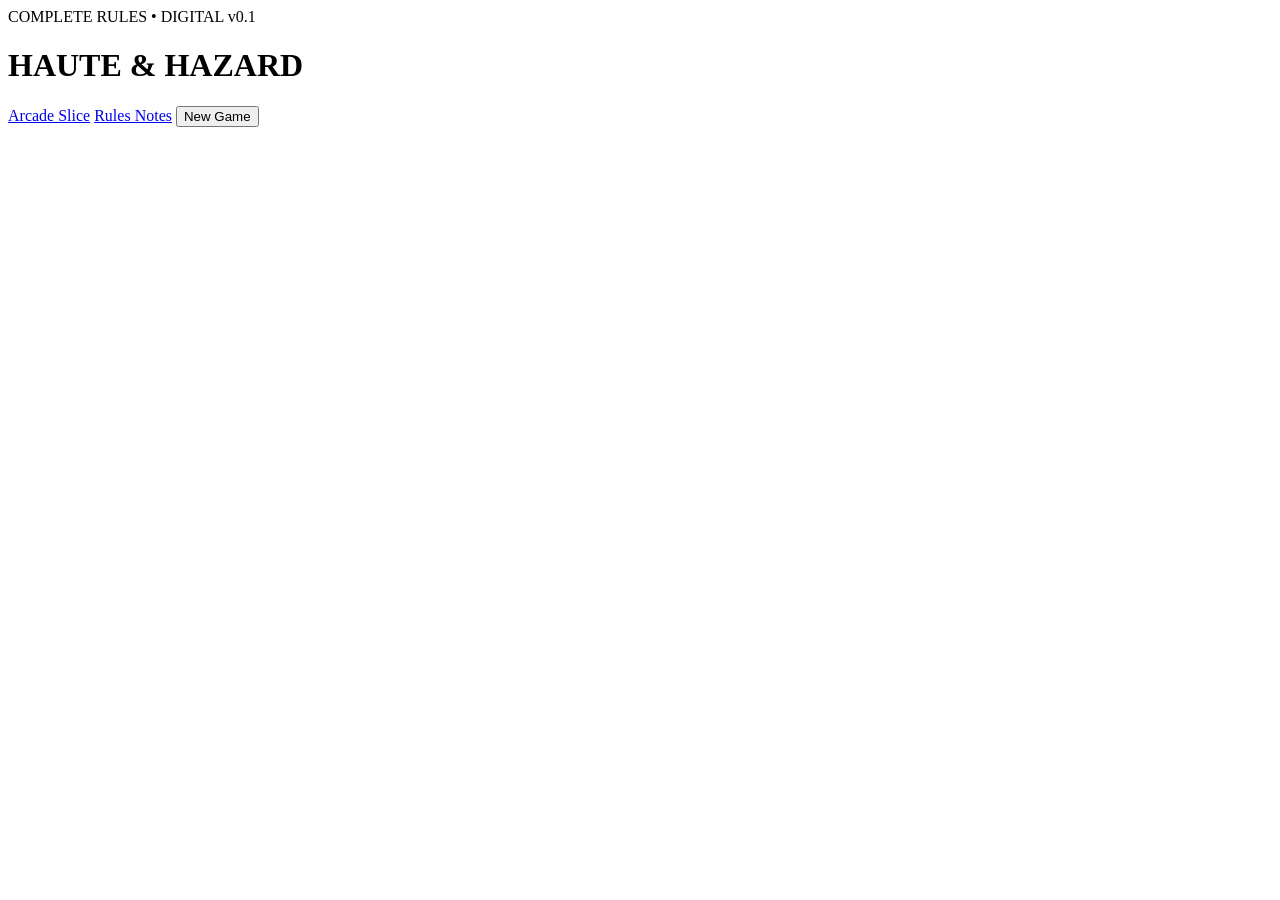
==== digital-complete/index.html @ 20173a1a "Add complete-rules digital app shell" ====
<!doctype html>
<html lang="en">
<head>
  <meta charset="utf-8">
  <meta name="viewport" content="width=device-width,initial-scale=1,viewport-fit=cover">
  <meta name="theme-color" content="#0d0911">
  <title>Haute & Hazard — Complete Rules</title>
  <link rel="stylesheet" href="./styles.css">
</head>
<body>
  <header class="topbar">
    <div>
      <span class="kicker">COMPLETE RULES • DIGITAL v0.1</span>
      <h1>HAUTE &amp; HAZARD</h1>
    </div>
    <nav>
      <a href="../digital-playtest/">Arcade Slice</a>
      <a href="./RULES_COMPATIBILITY.md">Rules Notes</a>
      <button id="newGameBtn" type="button">New Game</button>
    </nav>
  </header>

  <main id="app"></main>

  <dialog id="choiceDialog">
    <form method="dialog" class="dialog-card">
      <p id="choiceKicker" class="kicker">CHOICE</p>
      <h2 id="choiceTitle">Choose</h2>
      <p id="choiceText"></p>
      <div id="choiceOptions" class="choice-options"></div>
      <button id="choiceCancel" value="cancel" class="subtle hidden">Cancel</button>
    </form>
  </dialog>

  <dialog id="passDialog">
    <form method="dialog" class="dialog-card privacy-card">
      <p class="kicker">HOT-SEAT PRIVACY</p>
      <h2 id="passTitle">Pass the device</h2>
      <p id="passText"></p>
      <button value="ready" class="primary">I'm ready</button>
    </form>
  </dialog>

  <dialog id="manualDialog">
    <form method="dialog" class="dialog-card">
      <p class="kicker">GUIDED MANUAL RESOLUTION</p>
      <h2 id="manualTitle">Resolve this effect</h2>
      <blockquote id="manualRule"></blockquote>
      <p id="manualHelp"></p>
      <div class="manual-adjust">
        <label>Tips <input id="manualTips" type="number" value="0"></label>
        <label>Appeal <input id="manualAppeal" type="number" value="0"></label>
        <label>Gross SP <input id="manualSP" type="number" value="0"></label>
      </div>
      <button id="manualDone" value="done" class="primary">Resolved</button>
    </form>
  </dialog>

  <script src="../digital-playtest/data.js"></script>
  <script src="./rules.js"></script>
  <script src="./app.js"></script>
</body>
</html>
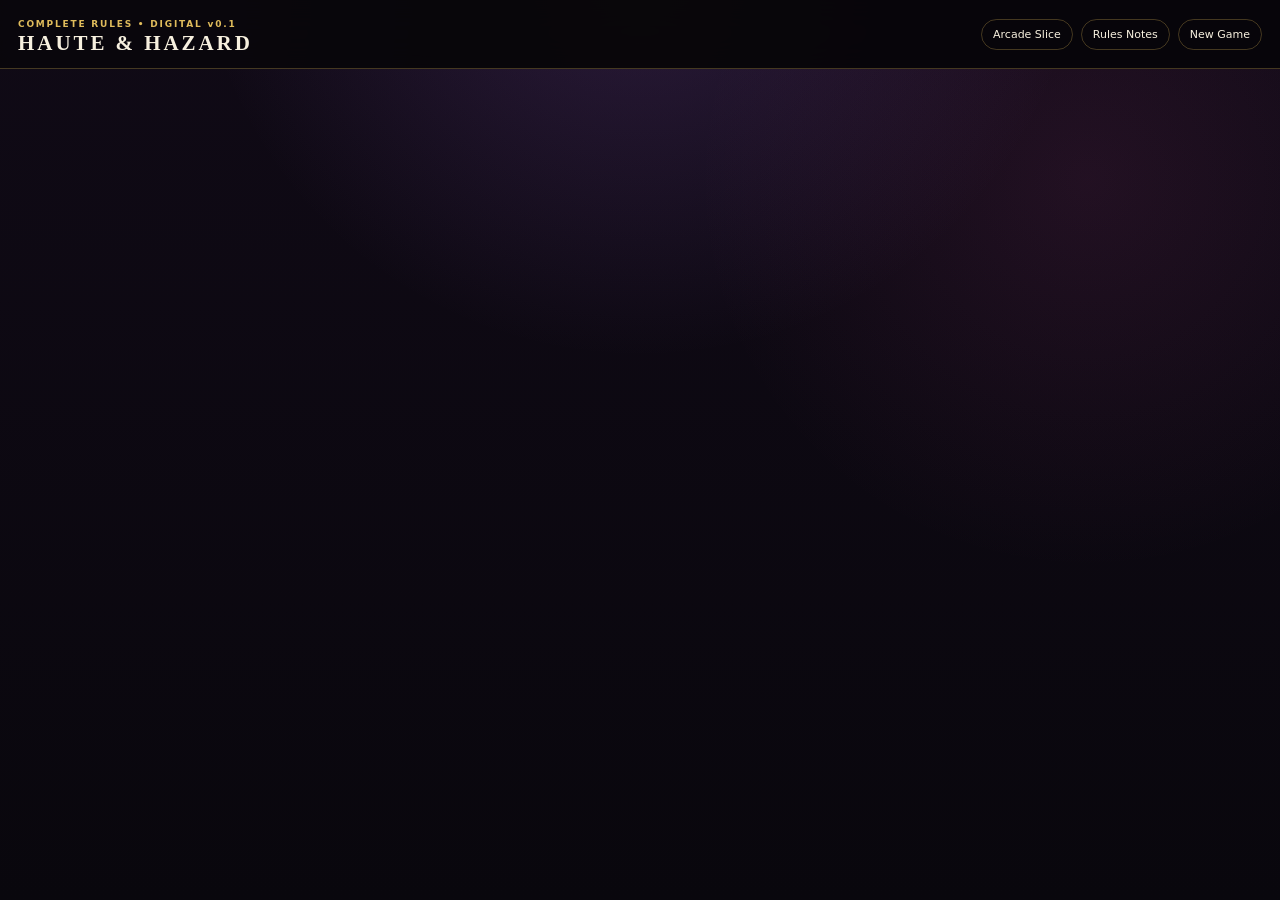
==== commit 7678bb50: "Update complete digital app: index.html" ====
--- a/digital-complete/index.html
+++ b/digital-complete/index.html
@@ -4,6 +4,9 @@
   <meta charset="utf-8">
   <meta name="viewport" content="width=device-width,initial-scale=1,viewport-fit=cover">
   <meta name="theme-color" content="#0d0911">
+  <meta name="description" content="Play the full Haute & Hazard v7.9 circuit in hot-seat multiplayer or Solo Circuit.">
+  <link rel="manifest" href="./manifest.webmanifest">
+  <link rel="icon" href="./icon.svg" type="image/svg+xml">
   <title>Haute & Hazard — Complete Rules</title>
   <link rel="stylesheet" href="./styles.css">
 </head>
@@ -56,8 +59,10 @@
     </form>
   </dialog>
 
+  <div id="toast" class="toast" aria-live="polite"></div>
+
   <script src="../digital-playtest/data.js"></script>
   <script src="./rules.js"></script>
   <script src="./app.js"></script>
 </body>
-</html>+</html>
--- a/digital-complete/styles.css
+++ b/digital-complete/styles.css
@@ -0,0 +1,58 @@
+@import url("../digital-playtest/styles.css");
+
+:root{
+  --board:#0d0911;
+  --panel2:#17111d;
+  --soft:#271d2d;
+}
+body{background:
+  radial-gradient(circle at 50% -15%,rgba(224,188,92,.09),transparent 36%),
+  radial-gradient(circle at 10% 20%,rgba(171,106,230,.12),transparent 34%),
+  #09070c}
+.topbar{position:sticky;top:0;z-index:50;display:flex;align-items:center;justify-content:space-between;padding:12px 18px;background:rgba(8,6,11,.9);border-bottom:1px solid var(--line);backdrop-filter:blur(16px)}
+.topbar h1{font:700 21px/1 Georgia,serif;letter-spacing:.14em;margin:2px 0}
+.kicker{font-size:9px;font-weight:900;letter-spacing:.2em;color:var(--gold)}
+.topbar nav{display:flex;gap:8px;align-items:center}.topbar a,.topbar button{border:1px solid var(--line);background:transparent;color:var(--ink);border-radius:999px;padding:8px 11px;text-decoration:none;font-size:11px}
+.setup{max-width:1300px;margin:auto;padding:44px 24px 80px}
+.setup h2{font:700 clamp(46px,7vw,92px)/.9 Georgia,serif;margin:10px 0 22px;max-width:950px}
+.setup h2 em{color:var(--pink)}
+.setup-grid{display:grid;grid-template-columns:.85fr 1.3fr;gap:24px}
+.setup-panel{padding:22px;border:1px solid var(--line);border-radius:20px;background:var(--panel);box-shadow:var(--shadow)}
+.setup-panel label{display:grid;gap:6px;margin:12px 0;color:var(--muted);font-size:11px;font-weight:800}
+.setup-panel select,.setup-panel input{width:100%;background:#100c15;border:1px solid var(--line);color:var(--ink);border-radius:10px;padding:11px}
+.player-config{display:grid;grid-template-columns:90px 1fr 1fr;gap:8px;align-items:end;padding:9px 0;border-bottom:1px solid rgba(255,255,255,.06)}
+.player-config b{padding-bottom:11px}
+.start-row{display:flex;gap:10px;margin-top:18px}.primary,.subtle{border:0;border-radius:999px;padding:11px 17px;font-weight:900}.primary{background:linear-gradient(135deg,var(--pink),var(--purple));color:white}.subtle{background:#28202e;color:var(--ink)}
+.hidden{display:none!important}
+.game{display:grid;grid-template-columns:260px minmax(680px,1fr) 280px;gap:12px;padding:12px}
+.side{position:sticky;top:72px;align-self:start;max-height:calc(100vh - 85px);overflow:auto;padding:15px;border:1px solid var(--line);border-radius:18px;background:var(--panel)}
+.board{min-height:1000px;padding:14px;border:1px solid var(--line);border-radius:22px;background:linear-gradient(rgba(11,8,14,.35),rgba(11,8,14,.75)),radial-gradient(circle at 50% 20%,#431a3d,#1a1020 45%,#0c0910 86%);box-shadow:inset 0 0 100px #0008}
+.player-strip{display:flex;gap:8px;overflow:auto;margin-bottom:10px}.player-chip{min-width:150px;padding:9px;border:1px solid var(--line);border-radius:11px;background:#100c15}.player-chip.active{border-color:var(--pink);box-shadow:0 0 18px #ea58b330}.player-chip small{color:var(--muted);display:block}.player-chip b{font-family:Georgia,serif}.player-chip .numbers{font-size:10px;margin-top:4px}
+.stage-full{padding:15px;border:1px solid var(--line);border-radius:17px;background:#100c15}.stage-full header{display:flex;justify-content:space-between;gap:12px}.stage-full h2{font:700 30px/1 Georgia,serif;margin:3px 0}.stage-fields{display:grid;grid-template-columns:repeat(2,1fr);gap:7px;margin-top:12px}.field{padding:8px;border-radius:9px;background:rgba(255,255,255,.04);font-size:10px;line-height:1.35}.field strong{display:block;color:var(--gold);font-size:8px;letter-spacing:.12em;margin-bottom:3px}
+.zones{display:grid;gap:12px;margin-top:12px}.zone{padding:12px;border:1px solid rgba(255,255,255,.08);border-radius:15px;background:rgba(0,0,0,.18)}.zone-head{display:flex;justify-content:space-between;align-items:center;margin-bottom:8px}.zone-head h3{font:700 18px Georgia,serif;margin:0}.zone-head span{font-size:9px;color:var(--muted)}
+.coord{display:grid;grid-template-columns:repeat(5,1fr);gap:6px}.coord-slot{min-height:150px;border:1px dashed #ffffff22;border-radius:12px;padding:4px;position:relative}.coord-slot>small{position:absolute;top:4px;left:6px;z-index:2;font-size:8px;color:var(--muted)}
+.deep-storage,.hand,.market,.thrift{display:grid;grid-template-columns:repeat(5,minmax(0,1fr));gap:6px}.thrift{grid-template-columns:repeat(4,minmax(0,1fr))}
+.mini-card{--accent:#aaa;position:relative;min-height:180px;padding:8px;border-radius:12px;border:1px solid color-mix(in srgb,var(--accent) 40%,#4a4050);background:radial-gradient(circle at 80% 12%,color-mix(in srgb,var(--accent) 18%,transparent),transparent 35%),linear-gradient(155deg,#18121c,#0d0a11);overflow:hidden}
+.mini-card h4{font:700 14px/1 Georgia,serif;margin:3px 34px 5px 0}.mini-card .meta{font-size:7px;color:var(--accent);font-weight:900;letter-spacing:.07em}.mini-card .num{position:absolute;right:6px;top:6px;width:31px;height:31px;display:grid;place-items:center;border-radius:50%;background:var(--accent);color:#0d0910;font-size:11px;font-weight:950}.mini-card .text{font-size:8px;line-height:1.25;color:#cabfce;max-height:64px;overflow:auto;margin-top:6px}.mini-card .stats{display:flex;gap:3px;flex-wrap:wrap;margin-top:6px}.mini-card .stats i{font-style:normal;font-size:7px;background:#ffffff0d;padding:3px;border-radius:5px}.mini-card .actions{display:flex;gap:4px;flex-wrap:wrap;margin-top:7px}.mini-card button{flex:1;border:0;border-radius:7px;padding:6px 4px;background:#2a2130;color:var(--ink);font-size:8px;font-weight:900}.mini-card button.hot{background:var(--accent);color:#0d0910}.coord-slot .mini-card{min-height:140px;padding-top:20px}.coord-slot .mini-card .text{display:none}
+.phase-bar{position:sticky;bottom:10px;z-index:20;display:flex;gap:6px;align-items:center;justify-content:center;margin:12px auto 0;padding:9px;width:max-content;max-width:100%;border:1px solid var(--line);border-radius:999px;background:#0b0810e8;backdrop-filter:blur(15px)}.phase-bar button{border:0;border-radius:999px;padding:9px 13px;background:#29202e;color:var(--ink);font-size:10px;font-weight:900}.phase-bar button.main{background:linear-gradient(135deg,var(--pink),var(--purple))}.phase-bar button.gold{background:linear-gradient(135deg,#e0bc5c,#a97628);color:#120c08}
+.stat-grid{display:grid;grid-template-columns:repeat(3,1fr);gap:5px}.stat-grid div{padding:8px;text-align:center;background:#100c15;border-radius:9px}.stat-grid span{display:block;font-size:7px;color:var(--muted);letter-spacing:.1em}.stat-grid b{font-size:21px}
+.rule-badges{display:flex;gap:5px;flex-wrap:wrap;margin:8px 0}.badge{padding:5px 7px;border-radius:999px;background:#ffffff0d;border:1px solid var(--line);font-size:8px}.badge.hot{color:var(--pink)}
+.log{display:flex;flex-direction:column-reverse;gap:6px}.log div{font-size:9px;line-height:1.4;padding:7px;border-left:2px solid #554a5a;background:#ffffff08}.log .good{border-color:var(--ok)}.log .bad{border-color:var(--danger)}.log .gold{border-color:var(--gold)}
+.inspector{font-size:10px;line-height:1.45}.inspector h3{font:700 18px Georgia,serif}.inspector code{font-size:9px;color:var(--gold)}
+dialog{border:1px solid var(--line);border-radius:20px;padding:0;background:#15101b;color:var(--ink);box-shadow:var(--shadow);max-width:min(720px,92vw)}dialog::backdrop{background:#030205cf;backdrop-filter:blur(9px)}.dialog-card{padding:25px;min-width:min(620px,86vw)}.dialog-card h2{font:700 34px/1 Georgia,serif;margin:7px 0 12px}.choice-options{display:grid;grid-template-columns:repeat(2,minmax(0,1fr));gap:7px;margin:15px 0}.choice-options button{padding:10px;text-align:left;border:1px solid var(--line);border-radius:10px;background:#211927;color:var(--ink)}.choice-options button:hover{border-color:var(--pink)}.manual-adjust{display:grid;grid-template-columns:repeat(3,1fr);gap:8px;margin:15px 0}.manual-adjust label{display:grid;gap:5px;font-size:9px;color:var(--muted)}.manual-adjust input{background:#0d0a10;border:1px solid var(--line);border-radius:8px;color:var(--ink);padding:9px}.dialog-card blockquote{border-left:3px solid var(--gold);padding:10px 12px;margin:14px 0;background:#e0bc5c0d;color:#ddd3df;font-size:12px;line-height:1.5}
+.privacy-card{text-align:center}.privacy-card h2{font-size:44px}
+.final-table{width:100%;border-collapse:collapse}.final-table td,.final-table th{padding:7px;border-bottom:1px solid #ffffff10;text-align:left;font-size:10px}.final-table th{color:var(--gold)}
+@media(max-width:1180px){.game{grid-template-columns:220px 1fr}.game>.side:last-child{display:none}.setup-grid{grid-template-columns:1fr}.coord,.deep-storage,.hand,.market{display:flex;overflow:auto}.mini-card,.coord-slot{min-width:150px}}
+@media(max-width:760px){.game{display:block}.side{position:relative;top:0;max-height:none;margin-bottom:8px}.topbar nav a{display:none}.player-config{grid-template-columns:60px 1fr}.player-config label:last-child{grid-column:2}.stage-fields{grid-template-columns:1fr}.thrift{display:flex;overflow:auto}.choice-options{grid-template-columns:1fr}}
+
+/* Complete Rules app: responsive tabletop board and Android/PWA layout. */
+.complete-setup{max-width:1320px;margin:0 auto;padding:clamp(18px,4vw,54px);display:grid;grid-template-columns:minmax(0,1.1fr) minmax(340px,.9fr);gap:clamp(20px,5vw,72px);align-items:start}
+.setup-copy{padding:clamp(18px,4vw,54px) 0}.setup-copy h2{font:700 clamp(48px,7vw,94px)/.88 Georgia,serif;letter-spacing:-.05em;margin:16px 0 22px}.setup-copy h2 em{color:var(--pink)}.setup-copy>p:not(.kicker){max-width:650px;color:#d1c7d5;line-height:1.7;font-size:clamp(14px,1.5vw,17px)}
+.pill-row{display:flex;gap:8px;flex-wrap:wrap;margin-top:24px}.pill-row span,.mode-label{font-size:9px;font-weight:950;letter-spacing:.16em;color:var(--gold);border:1px solid var(--line);padding:8px 10px;border-radius:99px}
+.setup-form{padding:clamp(18px,3vw,30px);display:grid;gap:13px}.setup-form h3{margin:0 0 4px;font:700 26px Georgia,serif}.setup-form label{display:grid;gap:6px;color:var(--muted);font-size:11px;font-weight:800}.setup-form select,.setup-form input{width:100%;background:#100c15;border:1px solid var(--line);color:var(--ink);border-radius:10px;padding:11px;min-height:42px}.player-config{grid-template-columns:1fr 1fr;border:0;border-bottom:1px solid #ffffff12}.setup-foot{font-size:10px;line-height:1.5;color:var(--muted);margin:0}
+.complete-game{display:grid;grid-template-columns:minmax(205px,250px) minmax(0,1fr);gap:12px;padding:12px;max-width:1900px;margin:0 auto}.complete-rail{position:sticky;top:68px;align-self:start;max-height:calc(100vh - 80px);overflow:auto;padding:14px}.complete-rail h2{font:700 25px Georgia,serif;margin:13px 0 3px}.complete-rail>p{font-size:11px;color:var(--muted)}.queen-ability{font-size:10px;line-height:1.45;color:#d8cfdb;padding:9px;border-left:2px solid var(--gold);background:#ffffff06}.score-stack{display:grid;gap:6px;margin:12px 0}.score-tile{padding:9px;border:1px solid var(--line);border-radius:10px;background:#100c15}.score-tile span,.score-tile small{display:block;font-size:8px;letter-spacing:.08em;color:var(--muted)}.score-tile strong{display:block;font:800 25px Georgia,serif;color:var(--pink)}.score-tile.house-score strong{color:var(--gold)}.score-tile.is-active{border-color:var(--pink);box-shadow:0 0 14px #ea58b31e}.phase-track{display:grid;gap:4px;margin:14px 0}.phase-pill{padding:7px;border-left:2px solid #ffffff20;color:#8e8492;text-transform:uppercase;font-size:8px;letter-spacing:.08em}.phase-pill.active{border-color:var(--pink);color:var(--ink);background:#ea58b312}
+.complete-table{min-width:0;padding:12px;border:1px solid var(--line);border-radius:20px;background:linear-gradient(170deg,#1d1121,#0d0911 45%,#09070c);box-shadow:inset 0 0 80px #0008}.opponent-row{display:grid;grid-template-columns:minmax(0,1fr) minmax(220px,.55fr);gap:9px}.stage-title,.house-card{border:1px solid var(--line);border-radius:15px;background:#100c15;padding:14px}.stage-title h2{font:700 29px Georgia,serif;margin:6px 0}.stage-title p,.house-card p{font-size:10px;line-height:1.45;color:#d1c7d5;margin:7px 0}.house-card{background:linear-gradient(145deg,#21160e,#100c11)}.house-card small{color:var(--gold);font-size:8px;font-weight:900;letter-spacing:.1em}.house-card h3{font:700 20px Georgia,serif;margin:8px 0}.house-card h3 span{display:block;font:800 9px system-ui;color:var(--gold);margin-top:5px}.reveal-score{margin:9px 0;display:flex;gap:10px;align-items:center;justify-content:center;padding:10px}.reveal-score span{font-size:8px;color:var(--muted);letter-spacing:.14em;font-weight:900}.reveal-score strong{font:700 20px Georgia,serif;color:var(--gold)}.zone{margin-top:9px;padding:10px;border:1px solid #ffffff12;border-radius:14px;background:#07060a55}.zone h3{display:flex;justify-content:space-between;gap:8px;align-items:baseline;font:700 18px Georgia,serif;margin:0 0 8px}.zone h3 small{font:800 8px system-ui;letter-spacing:.08em;color:var(--muted)}
+.master-row{display:grid;grid-template-columns:repeat(5,minmax(120px,1fr));gap:6px}.master-slot{position:relative;min-height:150px;border:1px dashed #ffffff2a;border-radius:11px;padding:5px}.master-slot>small{position:absolute;top:5px;left:7px;font-size:7px;letter-spacing:.1em;color:#95899a;z-index:2}.empty-slot{display:grid;place-items:center;height:138px;color:#625866;font-size:9px;font-weight:900;letter-spacing:.1em}
+.complete-cards{display:grid;grid-template-columns:repeat(auto-fit,minmax(142px,1fr));gap:7px}.complete-card{--accent:#aaa;position:relative;min-width:0;min-height:180px;padding:9px;border-radius:12px;border:1px solid color-mix(in srgb,var(--accent) 42%,#514858);background:radial-gradient(circle at 85% 10%,color-mix(in srgb,var(--accent) 19%,transparent),transparent 45%),linear-gradient(160deg,#19131e,#0d0a10);box-shadow:0 8px 18px #0006;display:flex;flex-direction:column;gap:5px}.complete-card strong{font:700 15px/1.06 Georgia,serif;padding-right:34px}.card-value{position:absolute;right:7px;top:7px;padding:5px 6px;border-radius:7px;background:var(--accent);color:#0c0910;font-size:8px;font-weight:950}.card-meta{color:var(--accent);font-size:7px;font-weight:900;text-transform:uppercase;letter-spacing:.07em;padding-right:34px}.card-rules{font-size:8px;line-height:1.3;color:#c8bfce;min-height:44px;overflow:auto}.card-stats{display:flex;gap:4px;margin-top:auto}.card-stats span{font-size:7px;background:#ffffff0b;padding:3px 4px;border-radius:4px}.card-actions{display:flex;gap:4px;margin-top:4px}.card-actions button,.complete-controls button{border:0;border-radius:8px;padding:7px;background:#302536;color:var(--ink);font-size:8px;font-weight:900}.card-actions button.primary{background:var(--accent);color:#120d13}.card-actions button:disabled{opacity:.35}.rack-row,.thrift-row,.hand-row{grid-template-columns:repeat(auto-fit,minmax(140px,1fr))}.vacant-rack{display:grid;place-items:center;min-height:100px;border:1px dashed #ffffff1f;border-radius:10px;color:#6c6270;font-size:9px;text-align:center}.complete-controls{position:sticky;bottom:7px;z-index:10;display:flex;justify-content:center;align-items:center;gap:7px;flex-wrap:wrap;margin-top:10px;padding:10px;background:#09070dea;border:1px solid var(--line);border-radius:14px;backdrop-filter:blur(14px)}.complete-controls button{font-size:10px;padding:10px 14px}.complete-controls .primary-btn{background:linear-gradient(135deg,var(--pink),var(--purple));color:white}.complete-controls [data-duel]{border:1px solid var(--line)}.resource-pill{color:var(--gold);font-size:10px;font-weight:900}.game-log-list{padding-left:20px;display:grid;gap:5px}.game-log-list li{font-size:9px;line-height:1.4;color:#cfc5d2;padding:6px;border-left:2px solid #554a5a;background:#ffffff07}.game-log-list li.good{border-color:var(--ok)}.game-log-list li.house{border-color:var(--gold)}.game-log-list li.manual{border-color:var(--purple)}.empty-note{color:var(--muted);font-size:10px}.finished{max-width:760px;margin:10vh auto;padding:clamp(20px,5vw,44px);text-align:center}.finished h2{font:700 clamp(36px,6vw,62px) Georgia,serif}.final-score-list{display:grid;gap:7px;margin:20px 0}.final-row{display:flex;justify-content:space-between;gap:12px;padding:11px;border:1px solid var(--line);border-radius:10px;background:#100c15;text-align:left}.final-row b{font-size:10px}.final-row span{font-size:9px;color:var(--muted)}.wide{width:100%}.toast{position:fixed;bottom:20px;left:50%;transform:translateX(-50%);z-index:200;padding:10px 15px;border:1px solid var(--line);border-radius:99px;background:#17101f;color:var(--ink);font-size:11px;opacity:0;pointer-events:none;transition:opacity .2s}.toast.show{opacity:1}
+@media(max-width:900px){.complete-setup{grid-template-columns:1fr}.complete-game{grid-template-columns:1fr}.complete-rail{position:relative;top:auto;max-height:none}.score-stack{grid-template-columns:repeat(auto-fit,minmax(110px,1fr))}.phase-track{grid-template-columns:repeat(5,1fr)}.opponent-row{grid-template-columns:1fr 1fr}}
+@media(max-width:640px){.topbar{padding:9px 10px}.topbar h1{font-size:15px}.complete-game{padding:6px;gap:6px}.complete-table{padding:7px}.opponent-row{grid-template-columns:1fr}.stage-title h2{font-size:24px}.master-row{display:flex;overflow-x:auto;padding-bottom:5px}.master-slot{min-width:135px}.complete-cards{display:flex;overflow-x:auto;align-items:stretch;padding:3px 1px 8px}.complete-card{min-width:150px;max-width:175px}.complete-controls{bottom:4px}.final-row{display:grid}.dialog-card{min-width:min(320px,88vw);padding:17px}.manual-adjust{grid-template-columns:1fr}.complete-setup{padding:15px}.setup-copy h2{font-size:52px}.player-config{grid-template-columns:1fr}.topbar nav button{padding:7px 9px}}
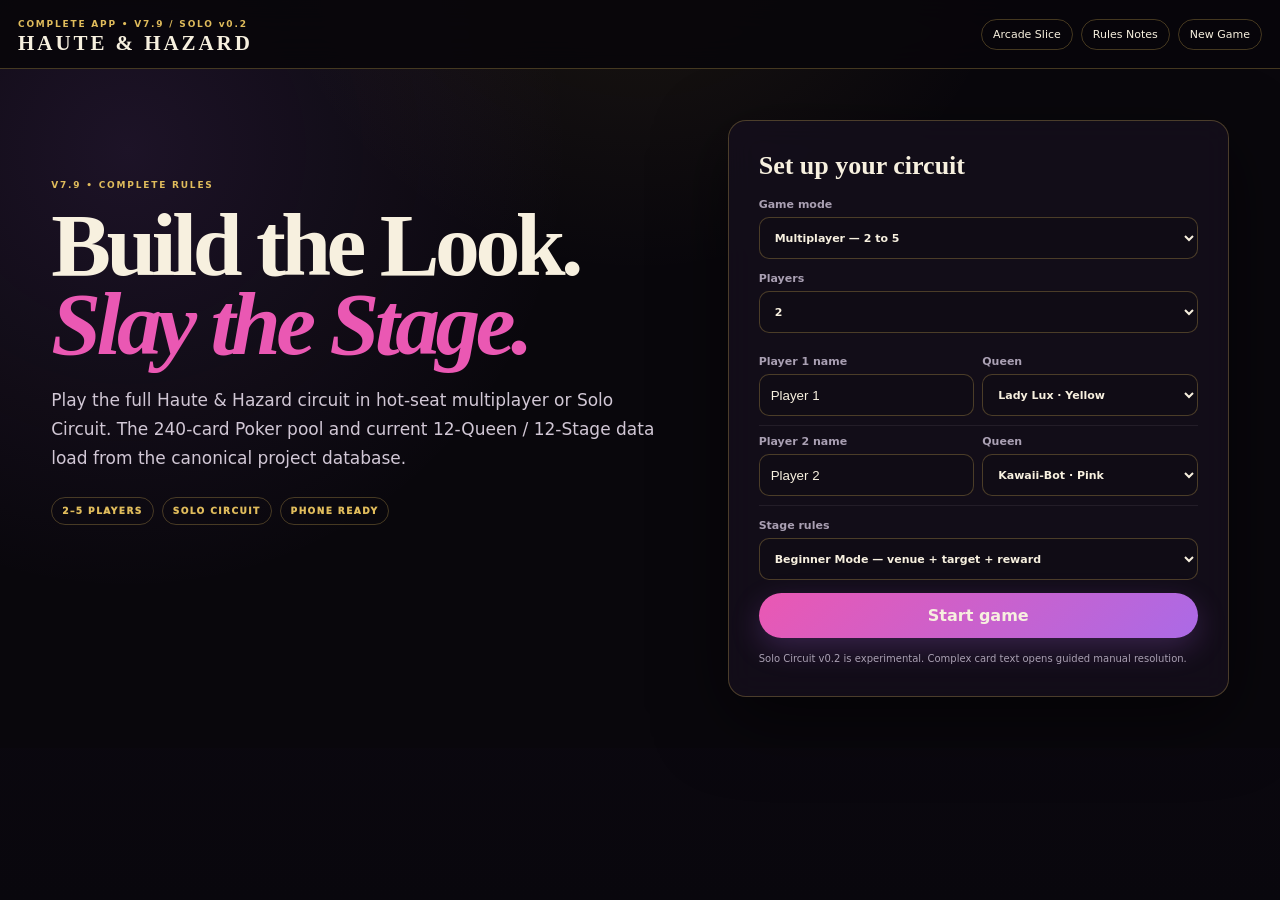
==== commit 6ac112b7: "Label complete app with v7.9 and solo v0.2" ====
--- a/digital-complete/index.html
+++ b/digital-complete/index.html
@@ -13,7 +13,7 @@
 <body>
   <header class="topbar">
     <div>
-      <span class="kicker">COMPLETE RULES • DIGITAL v0.1</span>
+      <span class="kicker">COMPLETE APP • V7.9 / SOLO v0.2</span>
       <h1>HAUTE &amp; HAZARD</h1>
     </div>
     <nav>
